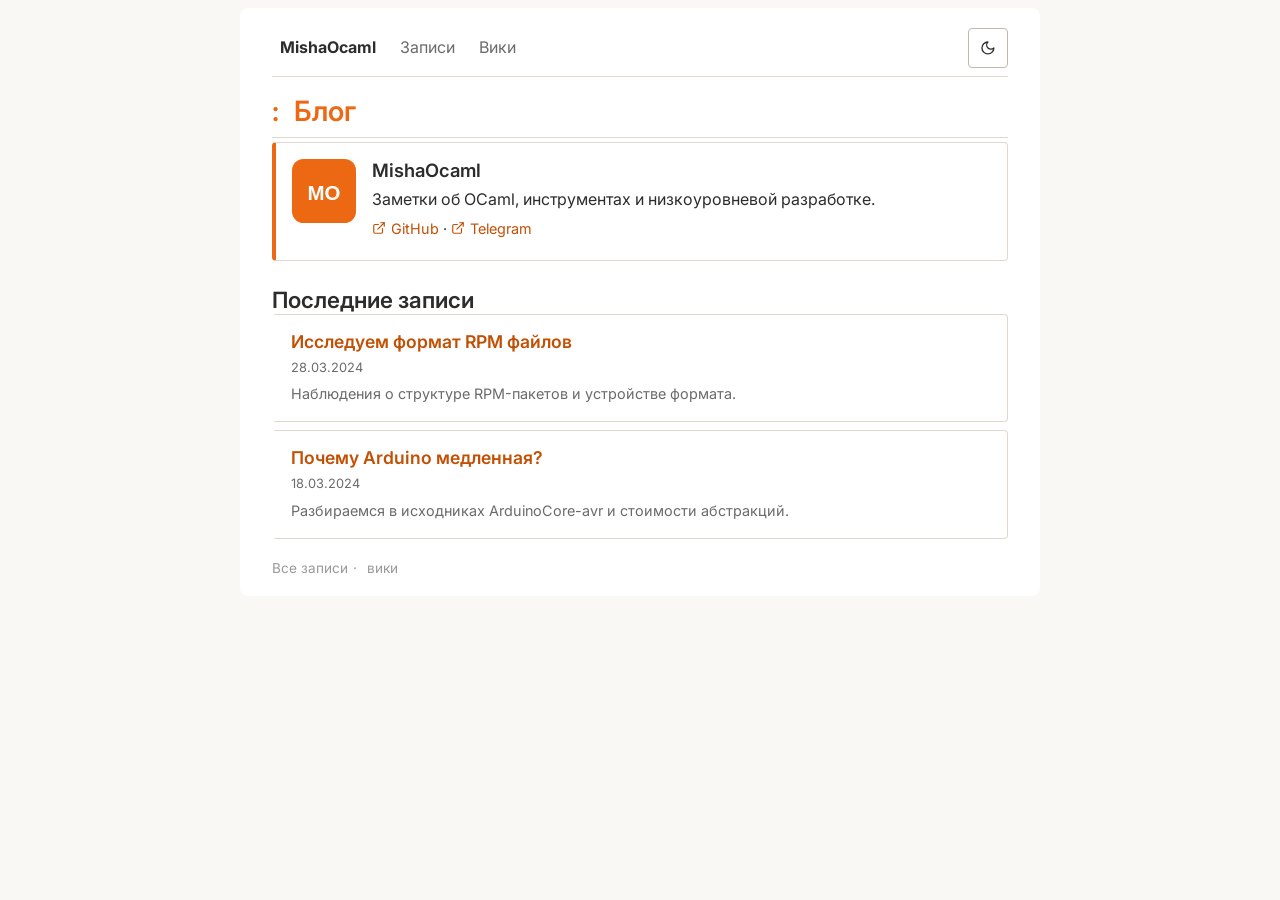
==== pages/blog-home.html @ c09c54f0 "Add files via upload" ====
<!DOCTYPE html>
<html lang="ru">
<head>
  <meta charset="utf-8">
  <meta name="viewport" content="width=device-width, initial-scale=1">
  <title>dx3mod</title>
  <meta name="description" content="Персональный блог dx3mod">
  <link rel="stylesheet" href="../css/myco.css">
</head>
<body>
<main class="main-width wiki-blog">
  <nav class="blog-site-nav" aria-label="Навигация блога">
    <a class="blog-site-nav__brand" href="blog-home.html">MishaOcaml</a>
    <a href="blog-posts.html">Записи</a>
    <a href="../pages/wiki-list.html">Вики</a>
    <span class="blog-site-nav__spacer"></span>
    <button id="theme-toggle" class="btn btn_icon" type="button" aria-label="Переключить тему"><span data-icon="moon"></span></button>
  </nav>
  <h1 class="navi-title">
    <a href="blog-home.html"><span aria-hidden="true" class="navi-title__colon">:</span> Блог</a>
  </h1>

  <section class="blog-wiki-profile" aria-label="Об авторе">
    <img src="data:image/svg+xml,%3Csvg xmlns='http://www.w3.org/2000/svg' width='100' height='100' viewBox='0 0 100 100'%3E%3Crect fill='%23EC6813' width='100' height='100' rx='18'/%3E%3Ctext x='50' y='55' text-anchor='middle' dominant-baseline='middle' fill='white' font-family='Inter,sans-serif' font-size='32' font-weight='700'%3EMO%3C/text%3E%3C/svg%3E" alt="" class="blog-wiki-profile__avatar">
    <div>
      <h2 class="blog-wiki-profile__name">MishaOcaml</h2>
      <p>Заметки об OCaml, инструментах и низкоуровневой разработке.</p>
      <p class="blog-wiki-profile__links">
        <a class="wikilink wikilink_external wikilink_https" href="https://github.com/dx3mod">GitHub</a>
        ·
        <a class="wikilink wikilink_external wikilink_https" href="https://t.me/dx3mod">Telegram</a>
      </p>
    </div>
  </section>

  <section aria-labelledby="latest-posts">
    <h2 id="latest-posts">
      Последние записи
      <a class="heading__link" href="#latest-posts" aria-label="Ссылка на раздел"></a>
    </h2>
    <a class="post-card" href="blog-post-rpm.html">
      <h3 class="post-card__title">Исследуем формат RPM файлов</h3>
      <div class="post-card__date">28.03.2024</div>
      <p class="post-card__excerpt">Наблюдения о структуре RPM-пакетов и устройстве формата.</p>
    </a>

    <a class="post-card" href="blog-post.html">
      <h3 class="post-card__title">Почему Arduino медленная?</h3>
      <div class="post-card__date">18.03.2024</div>
      <p class="post-card__excerpt">Разбираемся в исходниках ArduinoCore-avr и стоимости абстракций.</p>
    </a>
  </section>

  <nav class="hypha-info" aria-label="Разделы блога">
    <ul class="hypha-info__list">
      <li class="hypha-info__entry">
        <a class="hypha-info__link" href="blog-posts.html">Все записи</a>
      </li>
      <li class="hypha-info__entry">
        <a class="hypha-info__link" href="../pages/wiki-list.html">Вики</a>
      </li>
    </ul>
  </nav>
</main>
<script src="../js/icons.js"></script>
<script src="../js/highlight.js"></script>
<script src="../js/theme.js"></script>
</body>
</html>
---- css/myco.css ----
@import url('https://fonts.googleapis.com/css2?family=Inter:wght@400;500;600;700&family=Roboto+Mono:wght@400;500&display=swap');

:root {
  --myco-primary:        #EC6813;
  --myco-primary-hover:  #D45A0A;
  --myco-primary-light:  #FFF3EB;
  --myco-primary-subtle: rgba(236, 104, 19, 0.08);
  --myco-secondary:      #C25004;

  --myco-bg:             #FAF8F5;
  --myco-bg-surface:     #FFFFFF;
  --myco-bg-header:      #F0E8DE;
  --myco-bg-hover:       #F5EFE8;
  --myco-bg-code:        #F5EFE8;
  --myco-bg-kbd:         #EEEAE5;

  --myco-text:           #2C2C2C;
  --myco-text-muted:     #6B6B6B;
  --myco-text-faint:     #999999;
  --myco-text-inverse:   #FFFFFF;

  --myco-border:         #E0D8CE;
  --myco-border-strong:  #C0B8AE;

  --myco-link:           #C25004;
  --myco-link-visited:   #8B3A02;
  --myco-link-external:  #C25004;
  --myco-link-new:       #A55858;
  --myco-link-interwiki: #2D8A4E;

  --myco-success:        #2D8A4E;
  --myco-success-bg:     #E8F5EE;
  --myco-success-border: #B4DFC5;

  --myco-warning:        #D4930D;
  --myco-warning-bg:     #FFF8E6;
  --myco-warning-border: #F0D78C;

  --myco-danger:         #C53030;
  --myco-danger-bg:      #FDE8E8;
  --myco-danger-border:  #F5ACAC;

  --myco-info:           #2B6CB0;
  --myco-info-bg:        #E8F0FE;
  --myco-info-border:    #A8C8F0;

  --myco-font-body:      'Inter', -apple-system, BlinkMacSystemFont, 'Segoe UI', sans-serif;
  --myco-font-mono:      'Roboto Mono', 'Menlo', 'PT Mono', 'Consolas', monospace;
  --myco-font-size:      16px;
  --myco-line-height:    1.6;

  --myco-space-xs:  0.25rem;
  --myco-space-sm:  0.5rem;
  --myco-space-md:  1rem;
  --myco-space-lg:  1.5rem;
  --myco-space-xl:  2rem;
  --myco-space-2xl: 3rem;

  --myco-radius-sm:  0.25rem;
  --myco-radius-md:  0.5rem;
  --myco-radius-lg:  0.75rem;

  --myco-shadow-sm:  0 1px 3px rgba(0,0,0,0.06);
  --myco-shadow-md:  0 4px 12px rgba(0,0,0,0.08);
  --myco-shadow-lg:  0 8px 24px rgba(0,0,0,0.12);

  --myco-transition: 0.2s ease;
  --myco-transition-slow: 0.35s ease;

  --myco-content-width: 800px;
  --myco-sidebar-width: 18rem;
}

@media (prefers-color-scheme: dark) {
  :root:not([data-theme="light"]) {
    --myco-primary:        #F08030;
    --myco-primary-hover:  #FF9040;
    --myco-primary-light:  #3D2A1A;
    --myco-primary-subtle: rgba(240, 128, 48, 0.1);
    --myco-secondary:      #E87020;

    --myco-bg:             #1A1A1E;
    --myco-bg-surface:     #222226;
    --myco-bg-header:      #1E1E22;
    --myco-bg-hover:       #2E2E34;
    --myco-bg-code:        #2A2A30;
    --myco-bg-kbd:         #3A3A40;

    --myco-text:           #E5E5E5;
    --myco-text-muted:     #A0A0A5;
    --myco-text-faint:     #707075;
    --myco-text-inverse:   #1A1A1E;

    --myco-border:         #333338;
    --myco-border-strong:  #48484F;

    --myco-link:           #F0A070;
    --myco-link-visited:   #FFB86C;
    --myco-link-external:  #F0A070;
    --myco-link-new:       #DD4444;
    --myco-link-interwiki: #3DA55D;

    --myco-success:        #3DA55D;
    --myco-success-bg:     #1A2E22;
    --myco-success-border: #2D6B3F;

    --myco-warning:        #E5A516;
    --myco-warning-bg:     #2E2510;
    --myco-warning-border: #8B6B10;

    --myco-danger:         #E04545;
    --myco-danger-bg:      #2E1A1A;
    --myco-danger-border:  #8B3030;

    --myco-info:           #4A9EE0;
    --myco-info-bg:        #1A2540;
    --myco-info-border:    #2D5580;

    --myco-shadow-sm:  0 1px 3px rgba(0,0,0,0.2);
    --myco-shadow-md:  0 4px 12px rgba(0,0,0,0.3);
    --myco-shadow-lg:  0 8px 24px rgba(0,0,0,0.4);
  }
}

[data-theme="dark"] {
  --myco-primary:        #F08030;
  --myco-primary-hover:  #FF9040;
  --myco-primary-light:  #3D2A1A;
  --myco-primary-subtle: rgba(240, 128, 48, 0.1);
  --myco-secondary:      #E87020;

  --myco-bg:             #1A1A1E;
  --myco-bg-surface:     #222226;
  --myco-bg-header:      #1E1E22;
  --myco-bg-hover:       #2E2E34;
  --myco-bg-code:        #2A2A30;
  --myco-bg-kbd:         #3A3A40;

  --myco-text:           #E5E5E5;
  --myco-text-muted:     #A0A0A5;
  --myco-text-faint:     #707075;
  --myco-text-inverse:   #1A1A1E;

  --myco-border:         #333338;
  --myco-border-strong:  #48484F;

  --myco-link:           #F0A070;
  --myco-link-visited:   #FFB86C;
  --myco-link-external:  #F0A070;
  --myco-link-new:       #DD4444;
  --myco-link-interwiki: #3DA55D;

  --myco-success:        #3DA55D;
  --myco-success-bg:     #1A2E22;
  --myco-success-border: #2D6B3F;

  --myco-warning:        #E5A516;
  --myco-warning-bg:     #2E2510;
  --myco-warning-border: #8B6B10;

  --myco-danger:         #E04545;
  --myco-danger-bg:      #2E1A1A;
  --myco-danger-border:  #8B3030;

  --myco-info:           #4A9EE0;
  --myco-info-bg:        #1A2540;
  --myco-info-border:    #2D5580;

  --myco-shadow-sm:  0 1px 3px rgba(0,0,0,0.2);
  --myco-shadow-md:  0 4px 12px rgba(0,0,0,0.3);
  --myco-shadow-lg:  0 8px 24px rgba(0,0,0,0.4);
}

*, *::before, *::after {
  box-sizing: border-box;
}

.icon {
  display: inline-block;
  width: 1.1em;
  height: 1.1em;
  flex: 0 0 auto;
  vertical-align: -0.16em;
}

button .icon {
  pointer-events: none;
}

.visually-hidden {
  position: absolute !important;
  width: 1px !important;
  height: 1px !important;
  padding: 0 !important;
  margin: -1px !important;
  overflow: hidden !important;
  clip: rect(0, 0, 0, 0) !important;
  white-space: nowrap !important;
  border: 0 !important;
}

:where(a, button, input, textarea, select):focus-visible {
  outline: 3px solid var(--myco-primary);
  outline-offset: 2px;
}

html {
  height: 100%;
  padding: 0;
  scroll-behavior: smooth;
}

body {
  margin: 0;
  font-family: var(--myco-font-body);
  font-size: var(--myco-font-size);
  line-height: var(--myco-line-height);
  color: var(--myco-text);
  background-color: var(--myco-bg);
  -webkit-font-smoothing: antialiased;
  -moz-osx-font-smoothing: grayscale;
  display: grid;
  align-content: start;
  grid-auto-rows: max-content;
  row-gap: var(--myco-space-sm);
  min-height: 100vh;
}

input, kbd, button, select {
  font: inherit;
  color: inherit;
}
textarea {
  font-size: 16px;
  font-family: inherit;
  line-height: 1.6;
}

::selection {
  background-color: var(--myco-primary);
  color: var(--myco-text-inverse);
}

h1, h2, h3, h4, h5, h6 {
  color: var(--myco-text);
  margin: var(--myco-space-lg) 0 var(--myco-space-sm) 0;
  line-height: 1.3;
  font-weight: 600;
}

h1 {
  font-size: 1.75rem;
}
h2 {
  font-size: 1.4rem;
}
h3 {
  font-size: 1.2rem;
}
h4 {
  font-size: 1.05rem;
}
h5 {
  font-size: 0.95rem;
}
h6 {
  font-size: 0.875rem;
}

main h1:not(.navi-title) {
  font-size: 1.7rem;
}
main h1 {
  margin: var(--myco-space-sm) 0 0 0;
}
main h2, main h3, main h4, main h5, main h6 {
  margin: var(--myco-space-lg) 0 0 0;
  clear: both;
}

p {
  margin: var(--myco-space-sm) 0;
}

a {
  color: var(--myco-link);
  text-decoration: none;
  transition: color var(--myco-transition);
}
a:hover {
  text-decoration: underline;
}
a:visited {
  color: var(--myco-link-visited);
}

.wikilink_external {
  padding-left: 1.2rem;
}
.wikilink_https,
.wikilink_http {
  background: transparent left no-repeat url("data:image/svg+xml,%3Csvg xmlns='http://www.w3.org/2000/svg' width='14' height='14' viewBox='0 0 24 24' fill='none' stroke='%23C25004' stroke-width='2' stroke-linecap='round' stroke-linejoin='round'%3E%3Cpath d='M18 13v6a2 2 0 0 1-2 2H5a2 2 0 0 1-2-2V8a2 2 0 0 1 2-2h6'/%3E%3Cpolyline points='15 3 21 3 21 9'/%3E%3Cline x1='10' y1='14' x2='21' y2='3'/%3E%3C/svg%3E");
}
.wikilink_new {
  color: var(--myco-link-new);
}
.wikilink_new:visited {
  color: var(--myco-link-new);
}
.wikilink_interwiki {
  color: var(--myco-link-interwiki);
}

strong, b {
  font-weight: 600;
}
em, i {
  font-style: italic;
}
mark {
  background: var(--myco-warning-bg);
  color: inherit;
  padding: 0.05em 0.2em;
  border-radius: var(--myco-radius-sm);
}

hr {
  border: none;
  border-top: 1px solid var(--myco-border);
  margin: var(--myco-space-lg) 0;
}

.heading__link {
  text-decoration: none;
  display: inline-block;
  opacity: 0;
  transition: opacity var(--myco-transition);
}
.heading__link::after {
  width: 1rem;
  content: "§";
  color: var(--myco-text-faint);
  margin-left: 0.3rem;
  font-weight: 400;
}
h2:hover .heading__link,
h3:hover .heading__link,
h4:hover .heading__link,
h5:hover .heading__link,
h6:hover .heading__link {
  opacity: 1;
}

code {
  padding: 0.1rem 0.4rem;
  border-radius: var(--myco-radius-sm);
  font-size: 0.875em;
  font-family: var(--myco-font-mono);
  background-color: var(--myco-bg-code);
  border: 1px solid var(--myco-border);
}

kbd {
  display: inline-block;
  min-width: 1.5ch;
  text-align: center;
  padding: 0.1rem 0.45rem;
  border-radius: var(--myco-radius-sm);
  font-size: 0.85em;
  font-family: var(--myco-font-mono);
  background-color: var(--myco-bg-kbd);
  border: 1px solid var(--myco-border-strong);
  box-shadow: 0 1px 0 var(--myco-border-strong);
}

pre.codeblock {
  padding: var(--myco-space-md);
  white-space: pre-wrap;
  border-radius: var(--myco-radius-md);
  background-color: var(--myco-bg-code);
  border: 1px solid var(--myco-border);
  overflow-x: auto;
  position: relative;
}

.codeblock code {
  padding: 0;
  font-size: 0.9rem;
  tab-size: 4;
  background: none;
  border: none;
}

.syntax--comment {
  color: var(--myco-text-faint);
  font-style: italic;
}
.syntax--keyword {
  color: var(--myco-primary);
  font-weight: 600;
}
.syntax--type {
  color: var(--myco-info);
}
.syntax--string {
  color: var(--myco-success);
}
.syntax--number {
  color: var(--myco-warning);
}
.syntax--constructor {
  color: var(--myco-secondary);
}
.syntax--operator {
  color: var(--myco-danger);
}

pre.codeblock:hover {
  border-color: var(--myco-border-strong);
}

.codeblock--copyable {
  padding-top: calc(var(--myco-space-md) + 2.25rem);
}

.codeblock__copy {
  position: absolute;
  top: var(--myco-space-sm);
  right: var(--myco-space-sm);
  display: inline-flex;
  align-items: center;
  gap: var(--myco-space-xs);
  min-height: 2rem;
  padding: var(--myco-space-xs) var(--myco-space-sm);
  font-size: 0.75rem;
  z-index: 1;
}

.codeblock__copy--success {
  border-color: var(--myco-success);
  color: var(--myco-success);
}

blockquote {
  margin: var(--myco-space-sm) 0;
  padding: var(--myco-space-xs) var(--myco-space-md);
  border-left: 3px solid var(--myco-primary);
  background: var(--myco-primary-subtle);
  border-radius: 0 var(--myco-radius-sm) var(--myco-radius-sm) 0;
}

blockquote p {
  margin: var(--myco-space-xs) 0;
}

article ul, article ol {
  padding-left: 1.5rem;
  margin: var(--myco-space-sm) 0;
}

article li {
  margin: var(--myco-space-xs) 0;
}

.item_todo {
  position: relative;
  list-style: none;
}
.item_todo > input[type=checkbox] {
  position: absolute;
  left: -1.6rem;
  top: 0.15rem;
}

table {
  border: 1px solid var(--myco-border);
  border-radius: var(--myco-radius-sm);
  border-collapse: separate;
  border-spacing: 0;
  min-width: 4rem;
  width: 100%;
  overflow: hidden;
}

th {
  background-color: var(--myco-bg-hover);
  font-weight: 600;
  text-align: left;
  padding: var(--myco-space-sm) var(--myco-space-md);
  border-bottom: 2px solid var(--myco-border);
}

td {
  padding: var(--myco-space-sm) var(--myco-space-md);
  border-bottom: 1px solid var(--myco-border);
}

tr:last-child td {
  border-bottom: none;
}

tr:hover td {
  background-color: var(--myco-bg-hover);
}

caption {
  caption-side: top;
  font-size: small;
  color: var(--myco-text-muted);
  padding: var(--myco-space-xs);
}

dt {
  font-weight: 600;
}
dd + dt {
  margin-top: var(--myco-space-sm);
}

header {
  width: 100%;
  background-color: var(--myco-bg-header);
  border-bottom: 1px solid var(--myco-border);
}

main {
  background-color: var(--myco-bg-surface);
  transition: background-color var(--myco-transition);
}

.main-width {
  width: 100%;
}

@media screen and (max-width: 800px) {
  body {
    grid-template-columns: auto;
    grid-template-rows: auto auto auto;
  }
  main {
    padding: var(--myco-space-sm) var(--myco-space-md) var(--myco-space-md);
  }
}

@media screen and (min-width: 801px) {
  .main-width {
    padding: var(--myco-space-md) var(--myco-space-xl);
    width: var(--myco-content-width);
    margin: 0 auto;
  }
  main {
    border-radius: var(--myco-radius-md);
  }
  .layout-card {
    width: var(--myco-content-width);
    margin: 0 auto;
  }
}

@media screen and (min-width: 1100px) {
  body {
    display: grid;
    grid-template-columns: auto 1fr;
    column-gap: var(--myco-space-md);
    margin: 0 var(--myco-space-md);
  }
  header {
    grid-column: 1 / span 2;
    grid-row: 1;
    margin: 0;
  }
  main {
    grid-column: 1;
    grid-row: 2 / span 2;
  }
  main.main-width {
    margin-left: var(--myco-space-sm);
  }
  .layout-card {
    width: 100%;
    margin-left: calc(-1 * var(--myco-space-sm));
  }
}

@media screen and (min-width: 1200px) {
  body {
    grid-template-columns: minmax(0, 1fr) auto minmax(0, 1fr);
  }
  header {
    grid-column: 1 / span 3;
    grid-row: 1;
  }
  .layout-card {
    max-width: var(--myco-sidebar-width);
  }
  .main-width {
    margin: 0 auto;
  }
  main.main-width {
    grid-column: 2;
    grid-row: 2 / span 3;
    margin: 0;
  }
}

.top-bar {
  padding: 0;
}

.top-bar__wrapper {
  display: grid;
  padding: var(--myco-space-sm) var(--myco-space-md);
  list-style: none;
  margin: 0;
  align-items: center;
  gap: var(--myco-space-sm);
}

.top-bar a {
  color: var(--myco-text);
  text-decoration: none;
  transition: background-color var(--myco-transition), color var(--myco-transition);
}

.top-bar__section {
  display: block;
  align-self: center;
}

.top-bar__home-link-wrapper,
.top-bar__highlight {
  display: block;
  line-height: 2.5rem;
}

.top-bar__home-link {
  display: block;
  padding: 0 var(--myco-space-sm);
  font-weight: 600;
  font-size: 1.05rem;
  border-radius: var(--myco-radius-sm);
  color: var(--myco-primary);
}

.top-bar__home-link:visited {
  color: var(--myco-primary);
}

.top-bar__home-link:hover,
.auth-links__link:hover,
.top-bar__highlight-link:hover {
  background-color: var(--myco-bg-hover);
}

.top-bar__highlight-link,
.auth-links__link {
  display: block;
  padding: 0 var(--myco-space-sm);
  border-radius: var(--myco-radius-sm);
  line-height: 2.5rem;
  font-size: 0.9rem;
}

.auth-links {
  list-style: none;
  padding: 0;
  margin: 0;
}

.auth-links__box {
  display: block;
}

.top-bar__search-bar {
  border: 1px solid var(--myco-border);
  border-radius: var(--myco-radius-md);
  width: 100%;
  min-height: 2.5rem;
  padding: 0.5rem 0.75rem;
  background-color: var(--myco-bg-surface);
  color: var(--myco-text);
  font-size: 0.9rem;
  transition: border-color var(--myco-transition), box-shadow var(--myco-transition);
}

.top-bar__search-bar:focus {
  outline: none;
  border-color: var(--myco-primary);
  box-shadow: 0 0 0 3px var(--myco-primary-subtle);
}

.top-bar__search {
  display: grid;
  grid-template-columns: minmax(0, 1fr) auto;
  gap: var(--myco-space-xs);
  width: 100%;
}

.top-bar__search-button {
  min-height: 2.5rem;
  white-space: nowrap;
}

.top-bar__section_search {
  align-self: center;
  padding-block: var(--myco-space-xs);
}

.top-bar__highlights {
  list-style: none;
  padding: 0;
  margin: 0;
}

.top-bar__hamburger-wrapper {
  display: flex;
  height: 100%;
  justify-content: flex-end;
}

.top-bar__hamburger {
  background: transparent;
  color: inherit;
  font-size: 1.25rem;
  border: 0;
  display: block;
  padding: 0 var(--myco-space-sm);
  cursor: pointer;
  border-radius: var(--myco-radius-sm);
}

.top-bar__hamburger:hover {
  background-color: var(--myco-bg-hover);
}

@media screen and (min-width: 800px) {
  .top-bar__wrapper {
    margin: 0;
    grid-template-columns: auto minmax(14rem, 1fr) auto auto;
    grid-template-rows: auto auto;
    row-gap: var(--myco-space-xs);
    padding-top: var(--myco-space-md);
    padding-bottom: var(--myco-space-sm);
  }
  .top-bar__section_home {
    grid-column: 1;
    grid-row: 1;
  }
  .top-bar__section_search {
    grid-column: 2;
    grid-row: 1;
  }
  .top-bar__section_auth {
    grid-column: 3;
    grid-row: 1;
  }
  .top-bar__section_theme {
    grid-column: 4;
    grid-row: 1;
  }
  .top-bar__section_highlights {
    grid-column: 1 / -1;
    grid-row: 2;
  }
  .top-bar__section_hamburger {
    display: none;
  }

  .auth-links {
    display: flex;
    justify-content: flex-end;
  }

  .top-bar__section_home,
  .top-bar__highlights {
    display: flex;
    padding: 0;
    margin: 0;
  }
}

@media screen and (max-width: 799px) {
  .top-bar__wrapper {
    margin: 0;
    grid-template-columns: minmax(0, 1fr) auto;
    padding: var(--myco-space-sm);
  }
  .top-bar__section_home {
    grid-column: 1;
    grid-row: 1;
    margin: 0;
  }
  .top-bar__section_theme {
    grid-column: 2;
    grid-row: 1;
    justify-self: end;
  }
  .top-bar__section_search {
    grid-column: 1 / -1;
    grid-row: 2;
    width: 100%;
  }
  .top-bar__section_highlights {
    grid-column: 1 / -1;
    grid-row: 3;
  }
  .top-bar__section_auth {
    grid-column: 1 / -1;
    grid-row: 4;
  }
  .top-bar__section_hamburger {
    display: none;
  }
  .top-bar__section_hidden-on-mobile {
    display: none;
  }
  .auth-links__link,
  .top-bar__highlight-link {
    padding-left: var(--myco-space-md);
  }
}

.top-bar__section_theme .btn {
  width: 2.5rem;
  height: 2.5rem;
  padding: 0.5rem;
}

article {
  overflow-wrap: break-word;
  word-wrap: break-word;
  word-break: break-word;
  line-height: 1.6;
}

article p {
  margin: var(--myco-space-sm) 0;
}
article img {
  max-width: 100%;
  height: auto;
  border-radius: var(--myco-radius-sm);
}

.navi-title {
  padding-bottom: var(--myco-space-sm);
  margin: var(--myco-space-xs) 0;
  border-bottom: 1px solid var(--myco-border);
  display: flex;
  align-items: baseline;
  flex-wrap: wrap;
  gap: 0.25rem;
}

.navi-title a {
  text-decoration: none;
  color: inherit;
}

.navi-title a:first-child {
  color: var(--myco-primary);
}

.navi-title__separator {
  margin: 0 var(--myco-space-xs);
}
.navi-title__colon {
  margin-right: var(--myco-space-sm);
}

.transclusion {
  border-radius: var(--myco-radius-md);
  margin-bottom: var(--myco-space-sm);
  clear: both;
  transition: background-color var(--myco-transition);
}

.transclusion_stand-out {
  background-color: var(--myco-bg-code);
  border: 1px solid var(--myco-border);
}

.transclusion_failed {
  padding: 0 var(--myco-space-sm);
  border: 1px solid var(--myco-danger);
  background: var(--myco-danger-bg);
}

.transclusion__content > *:not(.binary-container) {
  margin: var(--myco-space-sm);
}

.transclusion__link {
  position: relative;
  display: block;
  float: right;
  text-align: right;
  font-style: italic;
  margin-right: var(--myco-space-xs);
  text-decoration: none;
  color: var(--myco-text-muted);
  z-index: 2;
}

.transclusion__link::before {
  content: "⇐ ";
}
.transclusion_blend .transclusion__link {
  display: none;
}

.binary-container {
  width: 100%;
  text-align: center;
}
.binary-container_with-img img,
.binary-container_with-video video,
.binary-container_with-audio audio {
  max-width: 100%;
  max-height: 30em;
  width: auto;
}

.btn {
  display: inline-flex;
  align-items: center;
  gap: 0.4em;
  line-height: normal;
  border: 1px solid var(--myco-border-strong);
  border-radius: var(--myco-radius-sm);
  text-decoration: none;
  padding: var(--myco-space-xs) var(--myco-space-sm);
  font-size: 0.9rem;
  margin: 0;
  background-color: var(--myco-bg-surface);
  color: var(--myco-text);
  cursor: pointer;
  transition: all var(--myco-transition);
}

.btn:hover {
  background-color: var(--myco-bg-hover);
  border-color: var(--myco-primary);
}

.btn:active {
  transform: scale(0.98);
}

.btn:visited {
  color: var(--myco-text);
  text-decoration: none;
}

.btn_accent {
  background-color: var(--myco-primary);
  color: var(--myco-text-inverse);
  border-color: var(--myco-primary);
  font-weight: 600;
}

.btn_accent:hover {
  background-color: var(--myco-primary-hover);
  border-color: var(--myco-primary-hover);
}

.btn_accent:visited {
  color: var(--myco-text-inverse);
}

.btn_weak {
  background-color: transparent;
  border-style: dashed;
  border-color: var(--myco-border);
}

.btn_weak:hover {
  border-style: solid;
  background-color: var(--myco-bg-hover);
}

a.btn_destructive,
a.btn_destructive:visited,
.btn_destructive {
  border-color: var(--myco-danger);
  background-color: var(--myco-danger);
  color: white;
}

.btn_destructive:hover {
  opacity: 0.9;
}

.btn-group {
  display: flex;
  gap: var(--myco-space-xs);
  flex-wrap: wrap;
}

.btn_icon {
  display: inline-flex;
  align-items: center;
  justify-content: center;
  width: 2.5rem;
  height: 2.5rem;
  padding: 0.5rem;
}

.notice {
  margin: var(--myco-space-md) 0;
  border: 1px solid;
  border-radius: var(--myco-radius-md);
  padding: var(--myco-space-md);
  position: relative;
  animation: noticeSlideIn 0.3s ease;
}

@keyframes noticeSlideIn {
  from {
    opacity: 0;
    transform: translateY(-4px);
  }
  to {
    opacity: 1;
    transform: translateY(0);
  }
}

.notice__title {
  font-weight: 600;
  font-size: 0.9rem;
  text-transform: uppercase;
  letter-spacing: 0.04em;
  margin-bottom: var(--myco-space-xs);
  display: flex;
  align-items: center;
  gap: var(--myco-space-xs);
}

.notice__content p:first-child {
  margin-top: 0;
}
.notice__content p:last-child {
  margin-bottom: 0;
}

.notice--note {
  border-color: var(--myco-success-border);
  background-color: var(--myco-success-bg);
}
.notice--note .notice__title {
  color: var(--myco-success);
}

.notice--warning {
  border-color: var(--myco-warning-border);
  background-color: var(--myco-warning-bg);
}
.notice--warning .notice__title {
  color: var(--myco-warning);
}

.notice--info {
  border-color: var(--myco-info-border);
  background-color: var(--myco-info-bg);
}
.notice--info .notice__title {
  color: var(--myco-info);
}

.notice--danger {
  border-color: var(--myco-danger-border);
  background-color: var(--myco-danger-bg);
}
.notice--danger .notice__title {
  color: var(--myco-danger);
}

.notice__icon {
  display: inline-flex;
}
.notice__icon .icon {
  width: 1rem;
  height: 1rem;
}

.notice--error {
  border-color: var(--myco-danger-border);
  background-color: var(--myco-danger-bg);
}

.layout-card {
  border-radius: var(--myco-radius-md);
  background-color: var(--myco-bg-surface);
  box-shadow: var(--myco-shadow-sm);
  transition: box-shadow var(--myco-transition);
}

.layout-card:hover {
  box-shadow: var(--myco-shadow-md);
}

.layout-card li {
  list-style-type: none;
}

.layout-card__title {
  font-size: 0.95rem;
  font-weight: 600;
  margin: 0;
  padding: var(--myco-space-sm) var(--myco-space-md);
  border-radius: var(--myco-radius-md) var(--myco-radius-md) 0 0;
  border-bottom: 1px solid var(--myco-border);
  color: var(--myco-primary);
}

.card {
  background-color: var(--myco-bg-surface);
  border: 1px solid var(--myco-border);
  border-radius: var(--myco-radius-md);
  padding: var(--myco-space-md);
  transition: all var(--myco-transition);
}

.card:hover {
  border-color: var(--myco-primary);
  box-shadow: var(--myco-shadow-md);
  transform: translateY(-2px);
}

.card__title {
  margin: 0 0 var(--myco-space-sm) 0;
  font-size: 1.1rem;
}

.card__meta {
  color: var(--myco-text-muted);
  font-size: 0.85rem;
}

.card__description {
  margin: var(--myco-space-sm) 0 0 0;
  color: var(--myco-text);
}

.card-grid {
  display: grid;
  gap: var(--myco-space-md);
  grid-template-columns: 1fr;
}

@media screen and (min-width: 600px) {
  .card-grid {
    grid-template-columns: 1fr 1fr;
  }
}

.prevnext {
  border-top: 1px solid var(--myco-border);
  clear: both;
  padding-top: var(--myco-space-sm);
  display: flex;
  justify-content: space-between;
}

.prevnext__el {
  display: inline-flex;
  align-items: center;
  min-width: 40%;
  padding: var(--myco-space-sm) var(--myco-space-md);
  margin-bottom: var(--myco-space-xs);
  text-decoration: none;
  border-radius: var(--myco-radius-md);
  max-width: 49%;
  color: var(--myco-text);
  border: 1px solid var(--myco-border);
  transition: all var(--myco-transition);
}

.prevnext__el:hover {
  border-color: var(--myco-primary);
  background-color: var(--myco-primary-subtle);
  color: var(--myco-primary);
}

.prevnext__el:visited {
  color: var(--myco-text);
}
.prevnext__el:visited:hover {
  color: var(--myco-primary);
}

.prevnext__prev {
  text-align: left;
}
.prevnext__next {
  text-align: right;
  margin-left: auto;
}

#hypha-bottom {
  clear: both;
}

.hypha-info {
  display: block;
  margin-top: var(--myco-space-md);
}
.hypha-info__list {
  padding: 0;
  margin-bottom: 0;
  list-style: none;
}
.hypha-info__entry {
  display: inline;
}
.hypha-info__link {
  color: var(--myco-text-faint);
  font-size: 0.85rem;
  transition: color var(--myco-transition);
}
.hypha-info__link:hover {
  color: var(--myco-primary);
  text-decoration: none;
}

.hypha-info__entry + .hypha-info__entry {
  text-transform: lowercase;
}
.hypha-info__entry:not(:last-child) a::after {
  content: "·";
  display: inline-block;
  margin: 0 0.4em;
  text-decoration: none;
  color: var(--myco-text-faint);
}

.subhyphae__title {
  padding-bottom: var(--myco-space-sm);
  clear: both;
}
.subhyphae__list,
.subhyphae__list ul {
  display: flex;
  padding: 0;
  margin: 0;
  flex-wrap: wrap;
  gap: var(--myco-space-xs);
}

.subhyphae__list {
  margin-bottom: var(--myco-space-md);
}
.subhyphae__list ul {
  font-size: 90%;
}
.subhyphae__entry {
  display: flex;
  align-items: center;
  gap: var(--myco-space-xs);
  list-style-type: none;
  border: 1px solid var(--myco-border);
  border-radius: var(--myco-radius-sm);
  transition: all var(--myco-transition);
}
.subhyphae__entry > .badge {
  margin-right: var(--myco-space-xs);
}
.subhyphae__link {
  display: block;
  padding: var(--myco-space-xs) var(--myco-space-sm);
  text-decoration: none;
  color: var(--myco-text);
}
.subhyphae__entry:hover {
  border-color: var(--myco-primary);
  background: var(--myco-primary-subtle);
}

.history__entries {
  background-color: var(--myco-bg-hover);
  margin: 0;
  padding: 0;
  border-radius: var(--myco-radius-md);
}

.history__entry {
  list-style-type: none;
  padding: var(--myco-space-sm) var(--myco-space-md);
  border-bottom: 1px solid var(--myco-border);
  transition: background-color var(--myco-transition);
}

.history__entry:last-child {
  border-bottom: none;
}
.history__entry:hover {
  background-color: var(--myco-bg-surface);
}

.history__month-anchor {
  text-decoration: none;
  color: inherit;
}
.history-entry__time {
  font-weight: 600;
  color: var(--myco-primary);
}
.history-entry__author {
  font-style: italic;
  color: var(--myco-text-muted);
}

.history-entry__message {
  color: var(--myco-text-muted);
  font-size: 0.85rem;
}

.history-toolbar {
  margin-bottom: var(--myco-space-md);
}

.recent-changes__heading {
  margin: 1.2em 0 0.3em;
  font-size: 1.15rem;
}

.recent-changes__entry {
  padding: var(--myco-space-sm) var(--myco-space-md);
  border: 1px solid var(--myco-border);
  border-radius: var(--myco-radius-sm);
  margin: var(--myco-space-xs) 0;
  transition: all var(--myco-transition);
}

.recent-changes__entry:hover {
  border-color: var(--myco-primary);
  box-shadow: var(--myco-shadow-sm);
}

.recent-changes__entry__time {
  font-weight: 600;
}

.form-field {
  margin: var(--myco-space-md) 0;
}
.form-field label {
  display: block;
  margin-bottom: var(--myco-space-xs);
  font-weight: 500;
}

input[type="text"],
input[type="search"],
input[type="password"],
input[type="email"],
input[type="url"],
textarea,
select {
  border: 1px solid var(--myco-border);
  border-radius: var(--myco-radius-sm);
  padding: var(--myco-space-sm);
  background-color: var(--myco-bg-surface);
  color: var(--myco-text);
  font-size: 0.95rem;
  width: 100%;
  transition: border-color var(--myco-transition), box-shadow var(--myco-transition);
}

input[type="text"]:focus,
input[type="search"]:focus,
input[type="password"]:focus,
input[type="email"]:focus,
input[type="url"]:focus,
textarea:focus,
select:focus {
  outline: none;
  border-color: var(--myco-primary);
  box-shadow: 0 0 0 3px var(--myco-primary-subtle);
}

.categories-card__entries {
  padding: 0;
  margin: 0;
}
.categories-card__entry {
  display: flex;
}
.categories-card__link {
  display: inline-block;
  text-decoration: none;
  padding: var(--myco-space-xs) var(--myco-space-sm);
  flex: 9;
  transition: background-color var(--myco-transition);
  border-radius: var(--myco-radius-sm);
}
.categories-card__link:hover {
  background-color: var(--myco-bg-hover);
}

.dialog {
  position: fixed;
  top: 50%;
  left: 50%;
  transform: translate(-50%, -50%);
  width: 90%;
  max-width: 600px;
  padding: var(--myco-space-xl);
  background-color: var(--myco-bg-surface);
  border-radius: var(--myco-radius-lg);
  box-shadow: var(--myco-shadow-lg);
  z-index: 1000;
  animation: dialogFadeIn 0.2s ease;
}

@keyframes dialogFadeIn {
  from {
    opacity: 0;
    transform: translate(-50%, -50%) scale(0.95);
  }
  to {
    opacity: 1;
    transform: translate(-50%, -50%) scale(1);
  }
}

.dialog-backdrop {
  position: fixed;
  inset: 0;
  background-color: rgba(0, 0, 0, 0.4);
  backdrop-filter: blur(2px);
  z-index: 999;
  animation: backdropFadeIn 0.2s ease;
}

@keyframes backdropFadeIn {
  from {
    opacity: 0;
  }
  to {
    opacity: 1;
  }
}

.dialog__title {
  margin: 0 0 var(--myco-space-md) 0;
  font-size: 1.3rem;
}

.dialog__header {
  padding-right: var(--myco-space-xl);
}
.dialog__code {
  max-height: 60vh;
  overflow: auto;
  font-size: 0.8rem;
}
.dialog__actions {
  margin-top: var(--myco-space-md);
}

.dialog__close-button {
  position: absolute;
  top: var(--myco-space-md);
  right: var(--myco-space-md);
  border: none;
  background: none;
  font-size: 1.5rem;
  cursor: pointer;
  color: var(--myco-text-muted);
  width: 2rem;
  height: 2rem;
  display: flex;
  align-items: center;
  justify-content: center;
  border-radius: var(--myco-radius-sm);
  transition: all var(--myco-transition);
}

.dialog__close-button:hover {
  background-color: var(--myco-bg-hover);
  color: var(--myco-text);
}

.img-gallery {
  margin: var(--myco-space-sm) 0;
}

.img-gallery img {
  max-width: 100%;
  max-height: 50vh;
  border-radius: var(--myco-radius-sm);
}

.image-placeholder {
  padding: 2rem;
  border-radius: var(--myco-radius-sm);
  background: linear-gradient(135deg, var(--myco-primary-light), var(--myco-bg-code));
  color: var(--myco-text-muted);
  text-align: center;
}

.image-placeholder--large {
  padding: 3rem;
  border-radius: var(--myco-radius-md);
}

.image-placeholder--reverse {
  background: linear-gradient(135deg, var(--myco-bg-code), var(--myco-primary-light));
}

.image-placeholder__label {
  margin-bottom: var(--myco-space-sm);
  font-size: 3rem;
}

.top-bar-preview {
  overflow: hidden;
  border-radius: var(--myco-radius-md);
}

.top-bar-preview .top-bar__wrapper {
  margin: 0;
}

figure {
  margin: 0;
}
figcaption {
  padding: var(--myco-space-xs) 0 var(--myco-space-sm);
  font-size: 0.85rem;
  color: var(--myco-text-muted);
}

@media screen and (min-width: 700px) {
  .img-gallery_layout-grid {
    display: grid;
    grid-template-columns: 1fr 1fr;
    gap: var(--myco-space-sm);
  }
  .img-gallery_layout-side {
    float: right;
    max-width: 50%;
    margin-left: var(--myco-space-md);
  }
}

.blog-header {
  text-align: center;
  padding: var(--myco-space-xl) 0;
}

.blog-header__avatar {
  width: 100px;
  height: 100px;
  border-radius: 50%;
  border: 3px solid var(--myco-primary);
  object-fit: cover;
  transition: transform var(--myco-transition);
}

.blog-header__avatar:hover {
  transform: scale(1.05);
}

.blog-header__name {
  margin: var(--myco-space-md) 0 var(--myco-space-xs);
  font-size: 1.5rem;
}

.blog-header__bio {
  color: var(--myco-text-muted);
  max-width: 500px;
  margin: 0 auto;
}

.wiki-blog {
  padding-top: var(--myco-space-md);
}

.blog-site-nav {
  display: flex;
  align-items: center;
  gap: var(--myco-space-sm);
  min-height: 3.25rem;
  margin-bottom: var(--myco-space-md);
  padding: var(--myco-space-xs) 0 var(--myco-space-sm);
  border-bottom: 1px solid var(--myco-border);
}

.blog-site-nav a {
  padding: var(--myco-space-xs) var(--myco-space-sm);
  border-radius: var(--myco-radius-sm);
  color: var(--myco-text-muted);
  text-decoration: none;
}

.blog-site-nav a:hover,
.blog-site-nav a[aria-current="page"] {
  color: var(--myco-primary);
  background: var(--myco-primary-subtle);
}

.blog-site-nav__brand {
  color: var(--myco-text) !important;
  font-weight: 700;
}

.blog-site-nav__spacer {
  flex: 1;
}

.blog-wiki-profile {
  display: flex;
  align-items: flex-start;
  gap: var(--myco-space-md);
  padding: var(--myco-space-md);
  margin-bottom: var(--myco-space-lg);
  border: 1px solid var(--myco-border);
  border-left: 4px solid var(--myco-primary);
  border-radius: var(--myco-radius-sm);
  background: var(--myco-bg-surface);
}

.blog-wiki-profile__avatar {
  width: 64px;
  height: 64px;
  flex: 0 0 64px;
  border-radius: var(--myco-radius-md);
}

.blog-wiki-profile__name {
  margin: 0 0 var(--myco-space-xs);
  font-size: 1.15rem;
}
.blog-wiki-profile p {
  margin: 0 0 var(--myco-space-xs);
}
.blog-wiki-profile__links {
  font-size: 0.9rem;
}

.blog-nav {
  display: flex;
  gap: var(--myco-space-md);
  justify-content: center;
  align-items: center;
  list-style: none;
  padding: 0;
  margin: var(--myco-space-md) 0;
  flex-wrap: wrap;
}

.blog-nav a {
  padding: var(--myco-space-xs) var(--myco-space-sm);
  border-radius: var(--myco-radius-sm);
  transition: all var(--myco-transition);
}

.blog-nav a:hover {
  background-color: var(--myco-primary-subtle);
  text-decoration: none;
}

.blog-nav__separator {
  color: var(--myco-text-faint);
  font-size: 0.8rem;
}

.post-card {
  display: block;
  padding: var(--myco-space-md);
  border: 1px solid var(--myco-border);
  border-left: 3px solid transparent;
  border-radius: var(--myco-radius-sm);
  margin-bottom: var(--myco-space-sm);
  text-decoration: none;
  color: var(--myco-text);
  transition: all var(--myco-transition);
}

.post-card:hover {
  background-color: var(--myco-primary-subtle);
  border-color: var(--myco-primary);
  border-left-color: var(--myco-primary);
  text-decoration: none;
}

.post-card:visited {
  color: var(--myco-text);
}

.post-card__title {
  font-size: 1.1rem;
  font-weight: 600;
  margin: 0 0 var(--myco-space-xs);
  color: var(--myco-link);
}

.post-card__date {
  font-size: 0.8rem;
  color: var(--myco-text-muted);
}

.post-card__excerpt {
  margin: var(--myco-space-xs) 0 0;
  color: var(--myco-text-muted);
  font-size: 0.9rem;
}

.post-meta {
  display: flex;
  gap: var(--myco-space-md);
  align-items: center;
  color: var(--myco-text-muted);
  font-size: 0.85rem;
  margin: var(--myco-space-sm) 0 var(--myco-space-md);
  padding-bottom: var(--myco-space-sm);
  border-bottom: 1px solid var(--myco-border);
}

@media screen and (max-width: 600px) {
  .blog-wiki-profile {
    align-items: center;
  }
  .blog-wiki-profile__avatar {
    width: 48px;
    height: 48px;
    flex-basis: 48px;
  }
  .post-meta {
    align-items: flex-start;
    flex-direction: column;
    gap: 0;
  }
}

.text-muted {
  color: var(--myco-text-muted);
}
.text-faint {
  color: var(--myco-text-faint);
}
.text-primary {
  color: var(--myco-primary);
}
.text-center {
  text-align: center;
}
.text-right {
  text-align: right;
}

.mt-0 {
  margin-top: 0;
}
.mb-0 {
  margin-bottom: 0;
}
.mt-sm {
  margin-top: var(--myco-space-sm);
}
.mt-md {
  margin-top: var(--myco-space-md);
}
.mb-md {
  margin-bottom: var(--myco-space-md);
}

.flex {
  display: flex;
}
.flex-wrap {
  flex-wrap: wrap;
}
.gap-sm {
  gap: var(--myco-space-sm);
}
.gap-md {
  gap: var(--myco-space-md);
}
.items-center {
  align-items: center;
}
.justify-between {
  justify-content: space-between;
}

.sr-only {
  position: absolute;
  width: 1px;
  height: 1px;
  padding: 0;
  margin: -1px;
  overflow: hidden;
  clip: rect(0,0,0,0);
  border: 0;
}

.badge {
  display: inline-block;
  padding: 0.1em 0.5em;
  font-size: 0.75rem;
  font-weight: 500;
  border-radius: 999px;
  background-color: var(--myco-primary-subtle);
  color: var(--myco-primary);
  border: 1px solid var(--myco-primary);
}

.badge--muted {
  background-color: var(--myco-bg-hover);
  color: var(--myco-text-muted);
  border-color: var(--myco-border);
}

.tag {
  display: inline-block;
  padding: 0.15em 0.6em;
  font-size: 0.8rem;
  border-radius: var(--myco-radius-sm);
  background-color: var(--myco-bg-code);
  color: var(--myco-text-muted);
  text-decoration: none;
  transition: all var(--myco-transition);
}

.tag:hover {
  background-color: var(--myco-primary-subtle);
  color: var(--myco-primary);
}

.search-bar {
  display: flex;
  gap: var(--myco-space-sm);
  align-items: stretch;
}

.search-bar__input {
  flex: 1;
  border: 1px solid var(--myco-border);
  border-radius: var(--myco-radius-sm);
  padding: var(--myco-space-sm) var(--myco-space-md);
  background-color: var(--myco-bg-surface);
  color: var(--myco-text);
  font-size: 0.95rem;
  transition: border-color var(--myco-transition), box-shadow var(--myco-transition);
}

.search-bar__input:focus {
  outline: none;
  border-color: var(--myco-primary);
  box-shadow: 0 0 0 3px var(--myco-primary-subtle);
}

.search-bar .btn {
  white-space: nowrap;
}

.hypha-filter {
  margin-bottom: var(--myco-space-lg);
}
.hypha-filter [role="status"] {
  min-height: 1.5em;
  margin: var(--myco-space-xs) 0 0;
}

.article {
  min-width: 0;
}
.table-scroll {
  max-width: 100%;
  overflow-x: auto;
}

.sidebar {
  padding: 0;
  overflow: hidden;
}

.sidebar .categories-card__entries {
  padding: var(--myco-space-xs) 0;
}

body.constructor-page {
  display: block;
  margin: 0;
  min-height: 100vh;
}

body.constructor-page header {
  position: sticky;
  top: 0;
  z-index: 100;
  box-shadow: var(--myco-shadow-sm);
}

body.constructor-page main.main-width {
  width: 100%;
  max-width: 1400px;
  margin: 0 auto;
  padding: var(--myco-space-md) var(--myco-space-lg) var(--myco-space-2xl);
}

.constructor-hero {
  text-align: center;
  padding: var(--myco-space-2xl) 0 var(--myco-space-xl);
}

.constructor-hero h1 {
  font-size: 2.5rem;
  margin: 0 0 var(--myco-space-sm);
  color: var(--myco-primary);
}

.constructor-hero__subtitle {
  max-width: 600px;
  margin: 0 auto var(--myco-space-lg);
  color: var(--myco-text-muted);
  font-size: 1.05rem;
  line-height: 1.7;
}

.showcase {
  margin-bottom: var(--myco-space-2xl);
}

.showcase__heading {
  margin-bottom: var(--myco-space-lg);
  padding-bottom: var(--myco-space-sm);
  border-bottom: 2px solid var(--myco-primary);
}

.showcase__grid {
  display: grid;
  grid-template-columns: 1fr;
  gap: var(--myco-space-md);
}

@media screen and (min-width: 600px) {
  .showcase__grid {
    grid-template-columns: repeat(2, 1fr);
  }
}

@media screen and (min-width: 1100px) {
  .showcase__grid {
    grid-template-columns: repeat(3, 1fr);
  }
}

.showcase__item {
  background-color: var(--myco-bg);
  border: 1px solid var(--myco-border);
  border-radius: var(--myco-radius-md);
  padding: var(--myco-space-md);
  transition: border-color var(--myco-transition), box-shadow var(--myco-transition);
}

.showcase__item:hover {
  border-color: var(--myco-primary);
  box-shadow: var(--myco-shadow-sm);
}

.showcase__item--full {
  grid-column: 1 / -1;
}

.showcase__item-title {
  font-size: 0.85rem;
  font-weight: 600;
  text-transform: uppercase;
  letter-spacing: 0.05em;
  color: var(--myco-primary);
  margin: 0 0 var(--myco-space-sm);
  padding-bottom: var(--myco-space-xs);
  border-bottom: 1px solid var(--myco-border);
}

.showcase__item .notice + .notice {
  margin-top: var(--myco-space-sm);
}

.constructor-app {
  margin-bottom: var(--myco-space-2xl);
  border: 1px solid var(--myco-border);
  border-radius: var(--myco-radius-lg);
  overflow: hidden;
  background-color: var(--myco-bg);
}

.constructor-app__header {
  padding: var(--myco-space-lg) var(--myco-space-lg) var(--myco-space-md);
  border-bottom: 1px solid var(--myco-border);
  background-color: var(--myco-bg-surface);
}

.constructor-app__header h2 {
  margin: 0 0 var(--myco-space-xs);
}

.constructor-app__controls {
  display: flex;
  flex-wrap: wrap;
  gap: var(--myco-space-md);
  align-items: center;
  justify-content: space-between;
  padding: var(--myco-space-md) var(--myco-space-lg);
  border-bottom: 1px solid var(--myco-border);
  background-color: var(--myco-bg-header);
}

.constructor-app__control-group {
  display: flex;
  flex-wrap: wrap;
  gap: var(--myco-space-sm);
  align-items: center;
}

.constructor-app__control-label {
  font-size: 0.85rem;
  font-weight: 500;
  color: var(--myco-text-muted);
}

.constructor-app__body {
  display: grid;
  grid-template-columns: 1fr;
  min-height: 500px;
}

@media screen and (min-width: 800px) {
  .constructor-app__body {
    grid-template-columns: 240px 1fr;
  }
}

@media screen and (min-width: 1100px) {
  .constructor-app__body {
    grid-template-columns: 280px 1fr;
  }
}

.constructor-sidebar {
  border-bottom: 1px solid var(--myco-border);
  background-color: var(--myco-bg-surface);
  overflow-y: auto;
  max-height: 60vh;
}

@media screen and (min-width: 800px) {
  .constructor-sidebar {
    border-bottom: none;
    border-right: 1px solid var(--myco-border);
    max-height: none;
  }
}

.constructor-sidebar__title {
  font-size: 0.85rem;
  font-weight: 600;
  text-transform: uppercase;
  letter-spacing: 0.05em;
  color: var(--myco-text-muted);
  margin: 0;
  padding: var(--myco-space-md);
  border-bottom: 1px solid var(--myco-border);
}

.block-palette {
  padding: var(--myco-space-sm);
}

.palette-section {
  margin-bottom: var(--myco-space-sm);
}

.palette-section__title {
  font-size: 0.75rem;
  font-weight: 600;
  text-transform: uppercase;
  letter-spacing: 0.06em;
  color: var(--myco-text-faint);
  margin: var(--myco-space-sm) var(--myco-space-xs) var(--myco-space-xs);
}

.palette-item {
  display: flex;
  align-items: center;
  gap: var(--myco-space-sm);
  width: 100%;
  padding: var(--myco-space-sm) var(--myco-space-md);
  border: 1px solid transparent;
  border-radius: var(--myco-radius-sm);
  background: none;
  color: var(--myco-text);
  font-family: var(--myco-font-body);
  font-size: 0.9rem;
  cursor: grab;
  text-align: left;
  transition: all var(--myco-transition);
}

.palette-item:hover {
  background-color: var(--myco-primary-subtle);
  border-color: var(--myco-border);
}

.palette-item--dragging {
  opacity: 0.5;
}

.palette-item__icon {
  display: inline-flex;
  align-items: center;
  justify-content: center;
  width: 1.5rem;
  text-align: center;
  flex-shrink: 0;
}

.palette-item__label {
  flex: 1;
}

.scheme-selector {
  display: flex;
  flex-wrap: wrap;
  gap: var(--myco-space-xs);
}

.scheme-btn {
  display: flex;
  align-items: center;
  gap: var(--myco-space-xs);
  padding: var(--myco-space-xs) var(--myco-space-sm);
  border: 2px solid var(--myco-border);
  border-radius: var(--myco-radius-sm);
  background: var(--myco-bg-surface);
  color: var(--myco-text);
  font-family: var(--myco-font-body);
  font-size: 0.8rem;
  cursor: pointer;
  transition: all var(--myco-transition);
}

.scheme-btn:hover {
  border-color: var(--scheme-color, var(--myco-primary));
}

.scheme-btn--active {
  border-color: var(--scheme-color, var(--myco-primary));
  background-color: var(--myco-primary-subtle);
}

.scheme-btn__swatch {
  display: block;
  width: 14px;
  height: 14px;
  border-radius: 50%;
  background-color: var(--scheme-color, var(--myco-primary));
  flex-shrink: 0;
}

.scheme-btn__label {
  white-space: nowrap;
}

@media screen and (max-width: 600px) {
  .scheme-btn__label {
    display: none;
  }
}

.constructor-main {
  background-color: var(--myco-bg);
  overflow-y: auto;
}

.constructor-canvas {
  min-height: 500px;
  padding: var(--myco-space-md);
  position: relative;
}

.constructor-canvas__empty {
  display: flex;
  flex-direction: column;
  align-items: center;
  justify-content: center;
  min-height: 400px;
  color: var(--myco-text-faint);
  text-align: center;
  border: 2px dashed var(--myco-border);
  border-radius: var(--myco-radius-md);
  transition: border-color var(--myco-transition);
}

.constructor-canvas.canvas--drop-end .constructor-canvas__empty,
.constructor-canvas.canvas--drop-end {
  outline: none;
}

.constructor-canvas.canvas--drop-end::after {
  content: '';
  display: block;
  height: 3px;
  background-color: var(--myco-primary);
  border-radius: 2px;
  margin-top: var(--myco-space-sm);
  animation: dropPulse 0.8s ease infinite;
}

.constructor-canvas__empty-icon {
  font-size: 3rem;
  margin-bottom: var(--myco-space-sm);
  opacity: 0.5;
}

.canvas-block {
  position: relative;
  margin-bottom: var(--myco-space-sm);
  border: 1px solid var(--myco-border);
  border-radius: var(--myco-radius-md);
  background-color: var(--myco-bg-surface);
  transition: border-color var(--myco-transition), box-shadow var(--myco-transition), opacity var(--myco-transition);
  animation: blockFadeIn 0.25s ease;
}

.canvas-block:hover {
  border-color: var(--myco-primary);
  box-shadow: var(--myco-shadow-sm);
}

.canvas-block--dragging {
  opacity: 0.4;
}

.canvas-block--drop-before {
  border-top: 3px solid var(--myco-primary);
  margin-top: -1px;
}

.canvas-block__toolbar {
  display: flex;
  align-items: center;
  justify-content: space-between;
  padding: var(--myco-space-xs) var(--myco-space-sm);
  background-color: var(--myco-bg-header);
  border-bottom: 1px solid var(--myco-border);
  border-radius: var(--myco-radius-md) var(--myco-radius-md) 0 0;
  cursor: grab;
  user-select: none;
}

.canvas-block__toolbar:active {
  cursor: grabbing;
}

.canvas-block__label {
  display: inline-flex;
  align-items: center;
  gap: var(--myco-space-xs);
  font-size: 0.8rem;
  font-weight: 500;
  color: var(--myco-text-muted);
}

.canvas-block__actions {
  display: flex;
  gap: 2px;
}

.canvas-block__btn {
  display: flex;
  align-items: center;
  justify-content: center;
  width: 24px;
  height: 24px;
  border: 1px solid var(--myco-border);
  border-radius: var(--myco-radius-sm);
  background: var(--myco-bg-surface);
  color: var(--myco-text-muted);
  font-size: 0.75rem;
  cursor: pointer;
  transition: all var(--myco-transition);
}

.canvas-block__btn .icon {
  width: 0.9rem;
  height: 0.9rem;
}

.canvas-block__btn:hover {
  background-color: var(--myco-primary-subtle);
  border-color: var(--myco-primary);
  color: var(--myco-primary);
}

.canvas-block__btn--delete:hover {
  background-color: var(--myco-danger-bg);
  border-color: var(--myco-danger);
  color: var(--myco-danger);
}

.canvas-block__content {
  padding: var(--myco-space-md);
}

.canvas-block__content > .constructor-block > *:first-child {
  margin-top: 0;
}

.canvas-block__content > .constructor-block > *:last-child {
  margin-bottom: 0;
}

.constructor-drop-zone {
  min-height: 60px;
  margin-top: var(--myco-space-sm);
  padding: var(--myco-space-sm);
  border: 2px dashed var(--myco-border);
  border-radius: var(--myco-radius-sm);
  transition: all var(--myco-transition);
}

.constructor-drop-zone:empty::before {
  content: attr(data-placeholder);
  display: block;
  text-align: center;
  color: var(--myco-text-faint);
  font-size: 0.8rem;
  padding: var(--myco-space-sm);
}

.constructor-drop-zone--active {
  border-color: var(--myco-primary);
  background-color: var(--myco-primary-subtle);
}

.constructor-drop-zone .canvas-block {
  margin-bottom: var(--myco-space-xs);
}

.constructor-drop-zone .canvas-block:last-child {
  margin-bottom: 0;
}

.pages-links {
  margin-bottom: var(--myco-space-xl);
}

.pages-links h2 {
  margin-bottom: var(--myco-space-xs);
}

.pages-links .card {
  text-decoration: none;
  color: inherit;
  display: block;
}

.pages-links .card:visited {
  color: inherit;
}

.pages-links .card__title {
  color: var(--myco-primary);
}

.site-pages-list {
  margin-top: var(--myco-space-xl);
  padding: var(--myco-space-lg) 0;
  border-top: 1px solid var(--myco-border);
}

.site-pages-list > h2 {
  margin: 0 0 var(--myco-space-md);
  font-size: 1.25rem;
}

.site-pages-list__groups {
  display: grid;
  grid-template-columns: repeat(auto-fit, minmax(16rem, 1fr));
  gap: var(--myco-space-md);
}

.site-pages-list__group {
  padding: var(--myco-space-md);
  border: 1px solid var(--myco-border);
  border-radius: var(--myco-radius-md);
  background: var(--myco-bg-surface);
}

.site-pages-list h3 {
  margin: 0 0 var(--myco-space-sm);
  font-size: 1rem;
  color: var(--myco-text-muted);
}

.site-pages-list ul {
  list-style: none;
  padding: 0;
  margin: 0;
  display: flex;
  flex-wrap: wrap;
  gap: var(--myco-space-xs);
}

.site-pages-list li a {
  display: block;
  padding: var(--myco-space-xs) var(--myco-space-sm);
  border: 1px solid var(--myco-border);
  border-radius: var(--myco-radius-sm);
  text-decoration: none;
  color: var(--myco-text);
  font-size: 0.9rem;
  transition: all var(--myco-transition);
}

.site-pages-list li a:hover {
  border-color: var(--myco-primary);
  background-color: var(--myco-primary-subtle);
  color: var(--myco-primary);
}

.site-pages-list li a:visited {
  color: var(--myco-text);
}

.constructor-footer {
  padding: var(--myco-space-lg) 0;
  border-top: 1px solid var(--myco-border);
}

@keyframes blockFadeIn {
  from {
    opacity: 0;
    transform: translateY(-8px);
  }
  to {
    opacity: 1;
    transform: translateY(0);
  }
}

@keyframes blockFadeOut {
  from {
    opacity: 1;
    transform: scale(1);
  }
  to {
    opacity: 0;
    transform: scale(0.95);
  }
}

@keyframes dropPulse {
  0%, 100% {
    opacity: 1;
  }
  50% {
    opacity: 0.4;
  }
}

@media (prefers-reduced-motion: reduce) {
  html {
    scroll-behavior: auto;
  }
  *, *::before, *::after {
    animation-duration: 0.01ms !important;
    animation-iteration-count: 1 !important;
    transition-duration: 0.01ms !important;
  }
}

@media print {
  html {
    background: white;
  }
  header, .prevnext, #hypha-bottom, .btn_navititle, .blog-nav {
    display: none;
  }
  main {
    padding: var(--myco-space-md) var(--myco-space-xl);
    font-family: Georgia, serif;
  }
  .notice {
    break-inside: avoid;
  }
}
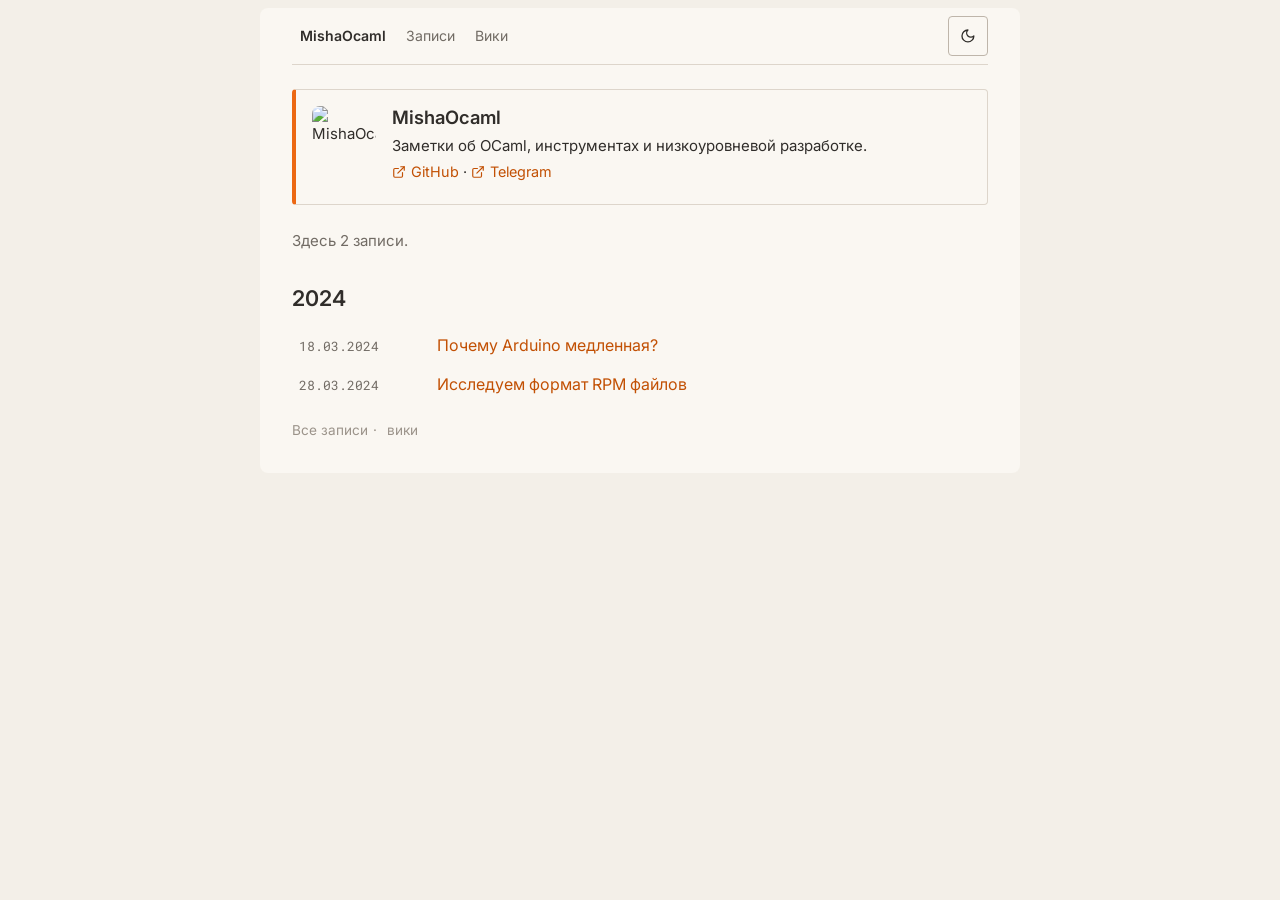
==== commit 7296348e: "Add files via upload" ====
--- a/pages/blog-home.html
+++ b/pages/blog-home.html
@@ -16,12 +16,8 @@
     <span class="blog-site-nav__spacer"></span>
     <button id="theme-toggle" class="btn btn_icon" type="button" aria-label="Переключить тему"><span data-icon="moon"></span></button>
   </nav>
-  <h1 class="navi-title">
-    <a href="blog-home.html"><span aria-hidden="true" class="navi-title__colon">:</span> Блог</a>
-  </h1>
-
   <section class="blog-wiki-profile" aria-label="Об авторе">
-    <img src="data:image/svg+xml,%3Csvg xmlns='http://www.w3.org/2000/svg' width='100' height='100' viewBox='0 0 100 100'%3E%3Crect fill='%23EC6813' width='100' height='100' rx='18'/%3E%3Ctext x='50' y='55' text-anchor='middle' dominant-baseline='middle' fill='white' font-family='Inter,sans-serif' font-size='32' font-weight='700'%3EMO%3C/text%3E%3C/svg%3E" alt="" class="blog-wiki-profile__avatar">
+    <img src="https://avatars.githubusercontent.com/u/138378206?v=4" alt="MishaOcaml" class="blog-wiki-profile__avatar">
     <div>
       <h2 class="blog-wiki-profile__name">MishaOcaml</h2>
       <p>Заметки об OCaml, инструментах и низкоуровневой разработке.</p>
@@ -34,21 +30,18 @@
   </section>
 
   <section aria-labelledby="latest-posts">
-    <h2 id="latest-posts">
-      Последние записи
-      <a class="heading__link" href="#latest-posts" aria-label="Ссылка на раздел"></a>
-    </h2>
-    <a class="post-card" href="blog-post-rpm.html">
-      <h3 class="post-card__title">Исследуем формат RPM файлов</h3>
-      <div class="post-card__date">28.03.2024</div>
-      <p class="post-card__excerpt">Наблюдения о структуре RPM-пакетов и устройстве формата.</p>
-    </a>
-
-    <a class="post-card" href="blog-post.html">
-      <h3 class="post-card__title">Почему Arduino медленная?</h3>
-      <div class="post-card__date">18.03.2024</div>
-      <p class="post-card__excerpt">Разбираемся в исходниках ArduinoCore-avr и стоимости абстракций.</p>
-    </a>
+    <p class="blog-intro">Здесь 2 записи.</p>
+    <h2 class="blog-year" id="latest-posts">2024</h2>
+    <div class="post-list">
+      <a class="post-row" href="blog-post.html">
+        <time class="post-row__date" datetime="2024-03-18">18.03.2024</time>
+        <span class="post-row__title">Почему Arduino медленная?</span>
+      </a>
+      <a class="post-row" href="blog-post-rpm.html">
+        <time class="post-row__date" datetime="2024-03-28">28.03.2024</time>
+        <span class="post-row__title">Исследуем формат RPM файлов</span>
+      </a>
+    </div>
   </section>
 
   <nav class="hypha-info" aria-label="Разделы блога">
--- a/css/myco.css
+++ b/css/myco.css
@@ -7,20 +7,20 @@
   --myco-primary-subtle: rgba(236, 104, 19, 0.08);
   --myco-secondary:      #C25004;
 
-  --myco-bg:             #FAF8F5;
-  --myco-bg-surface:     #FFFFFF;
-  --myco-bg-header:      #F0E8DE;
-  --myco-bg-hover:       #F5EFE8;
-  --myco-bg-code:        #F5EFE8;
-  --myco-bg-kbd:         #EEEAE5;
-
-  --myco-text:           #2C2C2C;
-  --myco-text-muted:     #6B6B6B;
-  --myco-text-faint:     #999999;
+  --myco-bg:             #F3EFE8;
+  --myco-bg-surface:     #FAF7F2;
+  --myco-bg-header:      #ECE5DB;
+  --myco-bg-hover:       #EEE7DE;
+  --myco-bg-code:        #EEE8DF;
+  --myco-bg-kbd:         #E7E0D6;
+
+  --myco-text:           #302D2A;
+  --myco-text-muted:     #716B64;
+  --myco-text-faint:     #9B938A;
   --myco-text-inverse:   #FFFFFF;
 
-  --myco-border:         #E0D8CE;
-  --myco-border-strong:  #C0B8AE;
+  --myco-border:         #DDD5CB;
+  --myco-border-strong:  #BEB5AA;
 
   --myco-link:           #C25004;
   --myco-link-visited:   #8B3A02;
@@ -46,8 +46,8 @@
 
   --myco-font-body:      'Inter', -apple-system, BlinkMacSystemFont, 'Segoe UI', sans-serif;
   --myco-font-mono:      'Roboto Mono', 'Menlo', 'PT Mono', 'Consolas', monospace;
-  --myco-font-size:      16px;
-  --myco-line-height:    1.6;
+  --myco-font-size:      15px;
+  --myco-line-height:    1.55;
 
   --myco-space-xs:  0.25rem;
   --myco-space-sm:  0.5rem;
@@ -79,20 +79,20 @@
     --myco-primary-subtle: rgba(240, 128, 48, 0.1);
     --myco-secondary:      #E87020;
 
-    --myco-bg:             #1A1A1E;
-    --myco-bg-surface:     #222226;
-    --myco-bg-header:      #1E1E22;
-    --myco-bg-hover:       #2E2E34;
-    --myco-bg-code:        #2A2A30;
-    --myco-bg-kbd:         #3A3A40;
-
-    --myco-text:           #E5E5E5;
-    --myco-text-muted:     #A0A0A5;
-    --myco-text-faint:     #707075;
-    --myco-text-inverse:   #1A1A1E;
-
-    --myco-border:         #333338;
-    --myco-border-strong:  #48484F;
+    --myco-bg:             #222222;
+    --myco-bg-surface:     #343434;
+    --myco-bg-header:      #2A2A2A;
+    --myco-bg-hover:       #3C3C3C;
+    --myco-bg-code:        #292929;
+    --myco-bg-kbd:         #404040;
+
+    --myco-text:           #DDDDDD;
+    --myco-text-muted:     #AAAAAA;
+    --myco-text-faint:     #818181;
+    --myco-text-inverse:   #222222;
+
+    --myco-border:         #4A4A4A;
+    --myco-border-strong:  #626262;
 
     --myco-link:           #F0A070;
     --myco-link-visited:   #FFB86C;
@@ -129,20 +129,20 @@
   --myco-primary-subtle: rgba(240, 128, 48, 0.1);
   --myco-secondary:      #E87020;
 
-  --myco-bg:             #1A1A1E;
-  --myco-bg-surface:     #222226;
-  --myco-bg-header:      #1E1E22;
-  --myco-bg-hover:       #2E2E34;
-  --myco-bg-code:        #2A2A30;
-  --myco-bg-kbd:         #3A3A40;
-
-  --myco-text:           #E5E5E5;
-  --myco-text-muted:     #A0A0A5;
-  --myco-text-faint:     #707075;
-  --myco-text-inverse:   #1A1A1E;
-
-  --myco-border:         #333338;
-  --myco-border-strong:  #48484F;
+  --myco-bg:             #222222;
+  --myco-bg-surface:     #343434;
+  --myco-bg-header:      #2A2A2A;
+  --myco-bg-hover:       #3C3C3C;
+  --myco-bg-code:        #292929;
+  --myco-bg-kbd:         #404040;
+
+  --myco-text:           #DDDDDD;
+  --myco-text-muted:     #AAAAAA;
+  --myco-text-faint:     #818181;
+  --myco-text-inverse:   #222222;
+
+  --myco-border:         #4A4A4A;
+  --myco-border-strong:  #626262;
 
   --myco-link:           #F0A070;
   --myco-link-visited:   #FFB86C;
@@ -231,7 +231,7 @@
   color: inherit;
 }
 textarea {
-  font-size: 16px;
+  font-size: 15px;
   font-family: inherit;
   line-height: 1.6;
 }
@@ -249,16 +249,16 @@
 }
 
 h1 {
-  font-size: 1.75rem;
+  font-size: 1.55rem;
 }
 h2 {
-  font-size: 1.4rem;
+  font-size: 1.25rem;
 }
 h3 {
-  font-size: 1.2rem;
+  font-size: 1.1rem;
 }
 h4 {
-  font-size: 1.05rem;
+  font-size: 1rem;
 }
 h5 {
   font-size: 0.95rem;
@@ -268,7 +268,7 @@
 }
 
 main h1:not(.navi-title) {
-  font-size: 1.7rem;
+  font-size: 1.5rem;
 }
 main h1 {
   margin: var(--myco-space-sm) 0 0 0;
@@ -609,11 +609,11 @@
 
 .top-bar__wrapper {
   display: grid;
-  padding: var(--myco-space-sm) var(--myco-space-md);
+  padding: var(--myco-space-xs) var(--myco-space-md);
   list-style: none;
   margin: 0;
   align-items: center;
-  gap: var(--myco-space-sm);
+  gap: var(--myco-space-xs);
 }
 
 .top-bar a {
@@ -630,7 +630,7 @@
 .top-bar__home-link-wrapper,
 .top-bar__highlight {
   display: block;
-  line-height: 2.5rem;
+  line-height: 2rem;
 }
 
 .top-bar__home-link {
@@ -657,8 +657,8 @@
   display: block;
   padding: 0 var(--myco-space-sm);
   border-radius: var(--myco-radius-sm);
-  line-height: 2.5rem;
-  font-size: 0.9rem;
+  line-height: 2rem;
+  font-size: 0.86rem;
 }
 
 .auth-links {
@@ -675,8 +675,8 @@
   border: 1px solid var(--myco-border);
   border-radius: var(--myco-radius-md);
   width: 100%;
-  min-height: 2.5rem;
-  padding: 0.5rem 0.75rem;
+  min-height: 2rem;
+  padding: 0.32rem 0.65rem;
   background-color: var(--myco-bg-surface);
   color: var(--myco-text);
   font-size: 0.9rem;
@@ -690,20 +690,14 @@
 }
 
 .top-bar__search {
-  display: grid;
-  grid-template-columns: minmax(0, 1fr) auto;
-  gap: var(--myco-space-xs);
+  display: block;
   width: 100%;
-}
-
-.top-bar__search-button {
-  min-height: 2.5rem;
-  white-space: nowrap;
 }
 
 .top-bar__section_search {
   align-self: center;
-  padding-block: var(--myco-space-xs);
+  justify-self: center;
+  width: min(100%, 18rem);
 }
 
 .top-bar__highlights {
@@ -736,26 +730,26 @@
 @media screen and (min-width: 800px) {
   .top-bar__wrapper {
     margin: 0;
-    grid-template-columns: auto minmax(14rem, 1fr) auto auto;
+    grid-template-columns: auto 1fr minmax(12rem, 18rem) 1fr auto auto;
     grid-template-rows: auto auto;
-    row-gap: var(--myco-space-xs);
-    padding-top: var(--myco-space-md);
-    padding-bottom: var(--myco-space-sm);
+    row-gap: 0;
+    padding-top: var(--myco-space-xs);
+    padding-bottom: var(--myco-space-xs);
   }
   .top-bar__section_home {
     grid-column: 1;
     grid-row: 1;
   }
   .top-bar__section_search {
-    grid-column: 2;
-    grid-row: 1;
-  }
-  .top-bar__section_auth {
     grid-column: 3;
     grid-row: 1;
   }
+  .top-bar__section_auth {
+    grid-column: 5;
+    grid-row: 1;
+  }
   .top-bar__section_theme {
-    grid-column: 4;
+    grid-column: 6;
     grid-row: 1;
   }
   .top-bar__section_highlights {
@@ -821,8 +815,8 @@
 }
 
 .top-bar__section_theme .btn {
-  width: 2.5rem;
-  height: 2.5rem;
+  width: 2rem;
+  height: 2rem;
   padding: 0.5rem;
 }
 
@@ -1576,23 +1570,26 @@
 }
 
 .wiki-blog {
-  padding-top: var(--myco-space-md);
+  max-width: 760px;
+  padding-top: var(--myco-space-sm);
+  padding-bottom: var(--myco-space-xl);
 }
 
 .blog-site-nav {
   display: flex;
   align-items: center;
-  gap: var(--myco-space-sm);
-  min-height: 3.25rem;
-  margin-bottom: var(--myco-space-md);
-  padding: var(--myco-space-xs) 0 var(--myco-space-sm);
+  gap: 0.25rem;
+  min-height: 2.75rem;
+  margin-bottom: var(--myco-space-lg);
+  padding-bottom: var(--myco-space-sm);
   border-bottom: 1px solid var(--myco-border);
 }
 
 .blog-site-nav a {
-  padding: var(--myco-space-xs) var(--myco-space-sm);
+  padding: 0.3rem 0.5rem;
   border-radius: var(--myco-radius-sm);
   color: var(--myco-text-muted);
+  font-size: 0.88rem;
   text-decoration: none;
 }
 
@@ -1602,9 +1599,14 @@
   background: var(--myco-primary-subtle);
 }
 
+.blog-site-nav__back {
+  margin-right: var(--myco-space-xs);
+  border: 1px solid var(--myco-border);
+}
+
 .blog-site-nav__brand {
   color: var(--myco-text) !important;
-  font-weight: 700;
+  font-weight: 600;
 }
 
 .blog-site-nav__spacer {
@@ -1668,56 +1670,92 @@
   font-size: 0.8rem;
 }
 
-.post-card {
-  display: block;
-  padding: var(--myco-space-md);
-  border: 1px solid var(--myco-border);
-  border-left: 3px solid transparent;
-  border-radius: var(--myco-radius-sm);
-  margin-bottom: var(--myco-space-sm);
+.blog-intro {
+  margin: 0 0 var(--myco-space-xl);
+  color: var(--myco-text-muted);
+}
+
+.blog-year {
+  margin: var(--myco-space-xl) 0 var(--myco-space-md);
+  font-size: 1.35rem;
+}
+
+.post-list {
+  display: grid;
+  gap: 0.15rem;
+}
+
+.post-row {
+  display: grid;
+  grid-template-columns: 7.6rem minmax(0, 1fr);
+  align-items: baseline;
+  gap: var(--myco-space-md);
+  padding: 0.35rem 0.45rem;
+  border-radius: var(--myco-radius-sm);
+  color: inherit;
   text-decoration: none;
-  color: var(--myco-text);
-  transition: all var(--myco-transition);
-}
-
-.post-card:hover {
-  background-color: var(--myco-primary-subtle);
-  border-color: var(--myco-primary);
-  border-left-color: var(--myco-primary);
+}
+
+.post-row:hover {
+  background: var(--myco-primary-subtle);
   text-decoration: none;
 }
 
-.post-card:visited {
-  color: var(--myco-text);
-}
-
-.post-card__title {
-  font-size: 1.1rem;
-  font-weight: 600;
-  margin: 0 0 var(--myco-space-xs);
+.post-row__date {
+  color: var(--myco-text-muted);
+  font-family: var(--myco-font-mono);
+  font-size: 0.84rem;
+  white-space: nowrap;
+}
+
+.post-row__title {
   color: var(--myco-link);
-}
-
-.post-card__date {
-  font-size: 0.8rem;
-  color: var(--myco-text-muted);
-}
-
-.post-card__excerpt {
-  margin: var(--myco-space-xs) 0 0;
-  color: var(--myco-text-muted);
-  font-size: 0.9rem;
+  font-size: 1rem;
+}
+
+.post-header {
+  width: auto;
+  margin-bottom: var(--myco-space-xl);
+  padding-bottom: var(--myco-space-md);
+  background-color: transparent;
+  border-bottom: 1px solid var(--myco-border);
+}
+
+.post-header h1 {
+  max-width: 42rem;
+  margin: 0 0 var(--myco-space-md);
+  font-size: clamp(1.8rem, 5vw, 2.8rem);
+  line-height: 1.12;
+  letter-spacing: -0.025em;
 }
 
 .post-meta {
   display: flex;
-  gap: var(--myco-space-md);
-  align-items: center;
+  flex-wrap: wrap;
+  gap: var(--myco-space-xs) var(--myco-space-lg);
   color: var(--myco-text-muted);
-  font-size: 0.85rem;
-  margin: var(--myco-space-sm) 0 var(--myco-space-md);
-  padding-bottom: var(--myco-space-sm);
-  border-bottom: 1px solid var(--myco-border);
+  font-family: var(--myco-font-mono);
+  font-size: 0.82rem;
+}
+
+.post-description {
+  max-width: 42rem;
+  margin: var(--myco-space-lg) 0 var(--myco-space-sm);
+  color: var(--myco-text-muted);
+  font-size: 1rem;
+}
+
+.post-tags {
+  display: flex;
+  flex-wrap: wrap;
+  gap: var(--myco-space-sm);
+}
+
+.post-tag {
+  color: var(--myco-text-muted);
+  font-size: 0.86rem;
+  text-decoration: underline;
+  text-underline-offset: 0.18em;
 }
 
 @media screen and (max-width: 600px) {
@@ -1733,6 +1771,11 @@
     align-items: flex-start;
     flex-direction: column;
     gap: 0;
+  }
+  .post-row {
+    grid-template-columns: 1fr;
+    gap: 0;
+    padding-block: var(--myco-space-sm);
   }
 }
 
@@ -2308,6 +2351,76 @@
   padding: var(--myco-space-md);
 }
 
+[data-editable="true"] {
+  border-radius: 0.2rem;
+  cursor: text;
+  transition: background-color var(--myco-transition), box-shadow var(--myco-transition);
+}
+
+[data-editable="true"]:hover {
+  background-color: var(--myco-primary-subtle);
+}
+
+[data-editable="true"]:focus {
+  outline: none;
+  background-color: var(--myco-primary-subtle);
+  box-shadow: 0 0 0 2px var(--myco-primary);
+}
+
+.markdown-editor {
+  display: grid;
+  grid-template-columns: minmax(0, 1fr);
+  gap: var(--myco-space-sm);
+}
+
+.markdown-editor__label {
+  color: var(--myco-text-muted);
+  font-size: 0.78rem;
+  font-weight: 600;
+  letter-spacing: 0.04em;
+  text-transform: uppercase;
+}
+
+.markdown-editor__source {
+  width: 100%;
+  min-height: 12rem;
+  resize: vertical;
+  padding: var(--myco-space-sm);
+  border: 1px solid var(--myco-border);
+  border-radius: var(--myco-radius-sm);
+  background: var(--myco-bg-code);
+  color: var(--myco-text);
+  font-family: var(--myco-font-mono);
+  font-size: 0.82rem;
+  line-height: 1.55;
+}
+
+.markdown-editor__preview {
+  min-height: 6rem;
+  padding: var(--myco-space-md);
+  border: 1px solid var(--myco-border);
+  border-radius: var(--myco-radius-sm);
+  background: var(--myco-bg-surface);
+}
+
+.markdown-editor__preview > :first-child {
+  margin-top: 0;
+}
+
+.markdown-editor__preview > :last-child {
+  margin-bottom: 0;
+}
+
+@media screen and (min-width: 1100px) {
+  .markdown-editor {
+    grid-template-columns: minmax(0, 1fr) minmax(0, 1fr);
+  }
+
+  .markdown-editor__label {
+    grid-column: 1 / -1;
+  }
+}
+
 .canvas-block__content > .constructor-block > *:first-child {
   margin-top: 0;
 }
